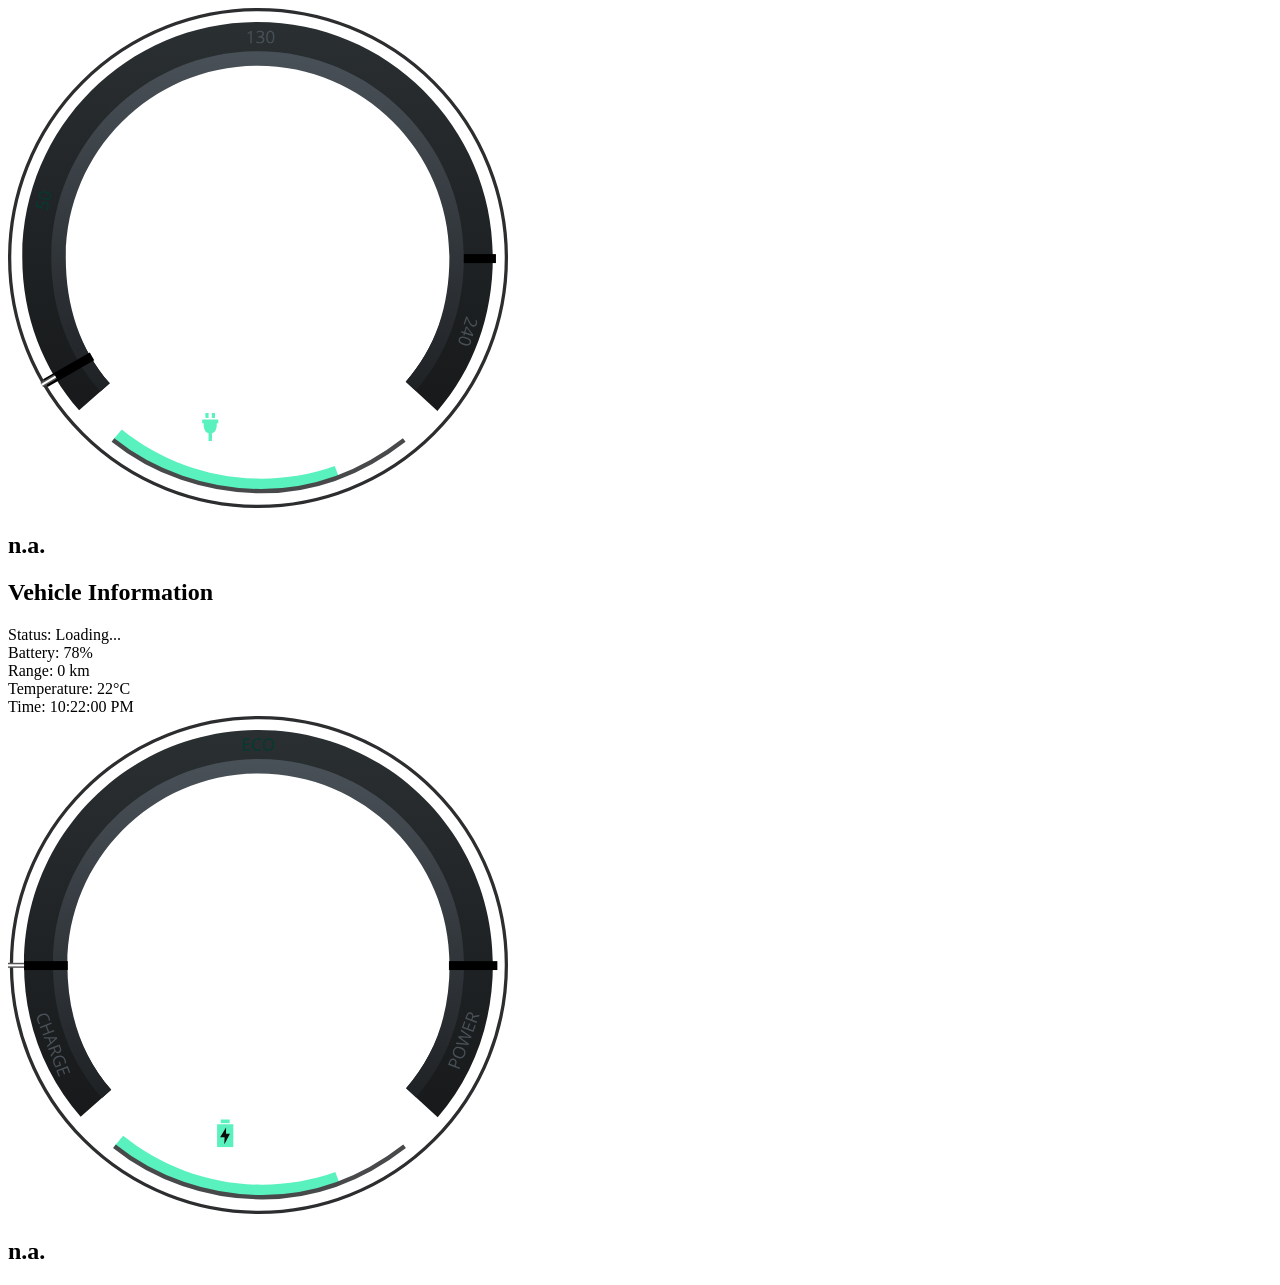
==== apps/web_ivi/static/index.html @ b86c4113 "Edit info-screen" ====
<!-- create HTML page with title Demo Web IVI -->
<!DOCTYPE html>
<html>
<head>
    <title>Demo Web IVI</title>
    <!-- include styles.css -->
    <link rel="stylesheet" type="text/css" href="static/styles.css">
    <!-- <script type="text/javascript" src="static/vehicle-dynamics.js"></script> -->
    <script type="module" src="static/main.js"></script>
    <script type="module" src="static/ecal.js"></script>
</head>
<body>
    <div id="warning-background"></div>
    <div class="row-main">
        <!-- three columns for speedometer, centered info-screen and torque meter -->
        <div id="speedometer">
            <img src="assets/speedometer.svg" width="500px">
            <h2 id="speed-value">n.a.</h2>
        </div>
        <div id="center">
            <div id="turn-signals">
                <div class="turn-signal left">
                    <div class="signal-shape">
                        <div class="triangle"></div>
                    </div>
                </div>
                <div class="turn-signal right">
                    <div class="signal-shape">
                        <div class="triangle"></div>
                    </div>
                </div>
            </div>
            <div id="info-screen">
                <div class="info-content">
                    <h2>Vehicle Information</h2>
                    <div class="info-row">
                        <span class="info-label">Status:</span>
                        <span class="info-value" id="vehicle-status">Loading...</span>
                    </div>
                    <div class="info-row">
                        <span class="info-label">Battery:</span>
                        <span class="info-value" id="battery-level">78%</span>
                    </div>
                    <div class="info-row">
                        <span class="info-label">Range:</span>
                        <span class="info-value" id="estimated-range">0 km</span>
                    </div>
                    <div class="info-row">
                        <span class="info-label">Temperature:</span>
                        <span class="info-value" id="outside-temp">22°C</span>
                    </div>
                    <div class="info-row">
                        <span class="info-label">Time:</span>
                        <span class="info-value" id="current-time">10:22:00 PM</span>
                    </div>
                </div>
            </div>
        </div>
        <div id="torque">
            <img src="assets/torque.svg" width="500px">
            <h2 id="torque-value">n.a.</h2>
        </div>
    </div>
</body>
</html>
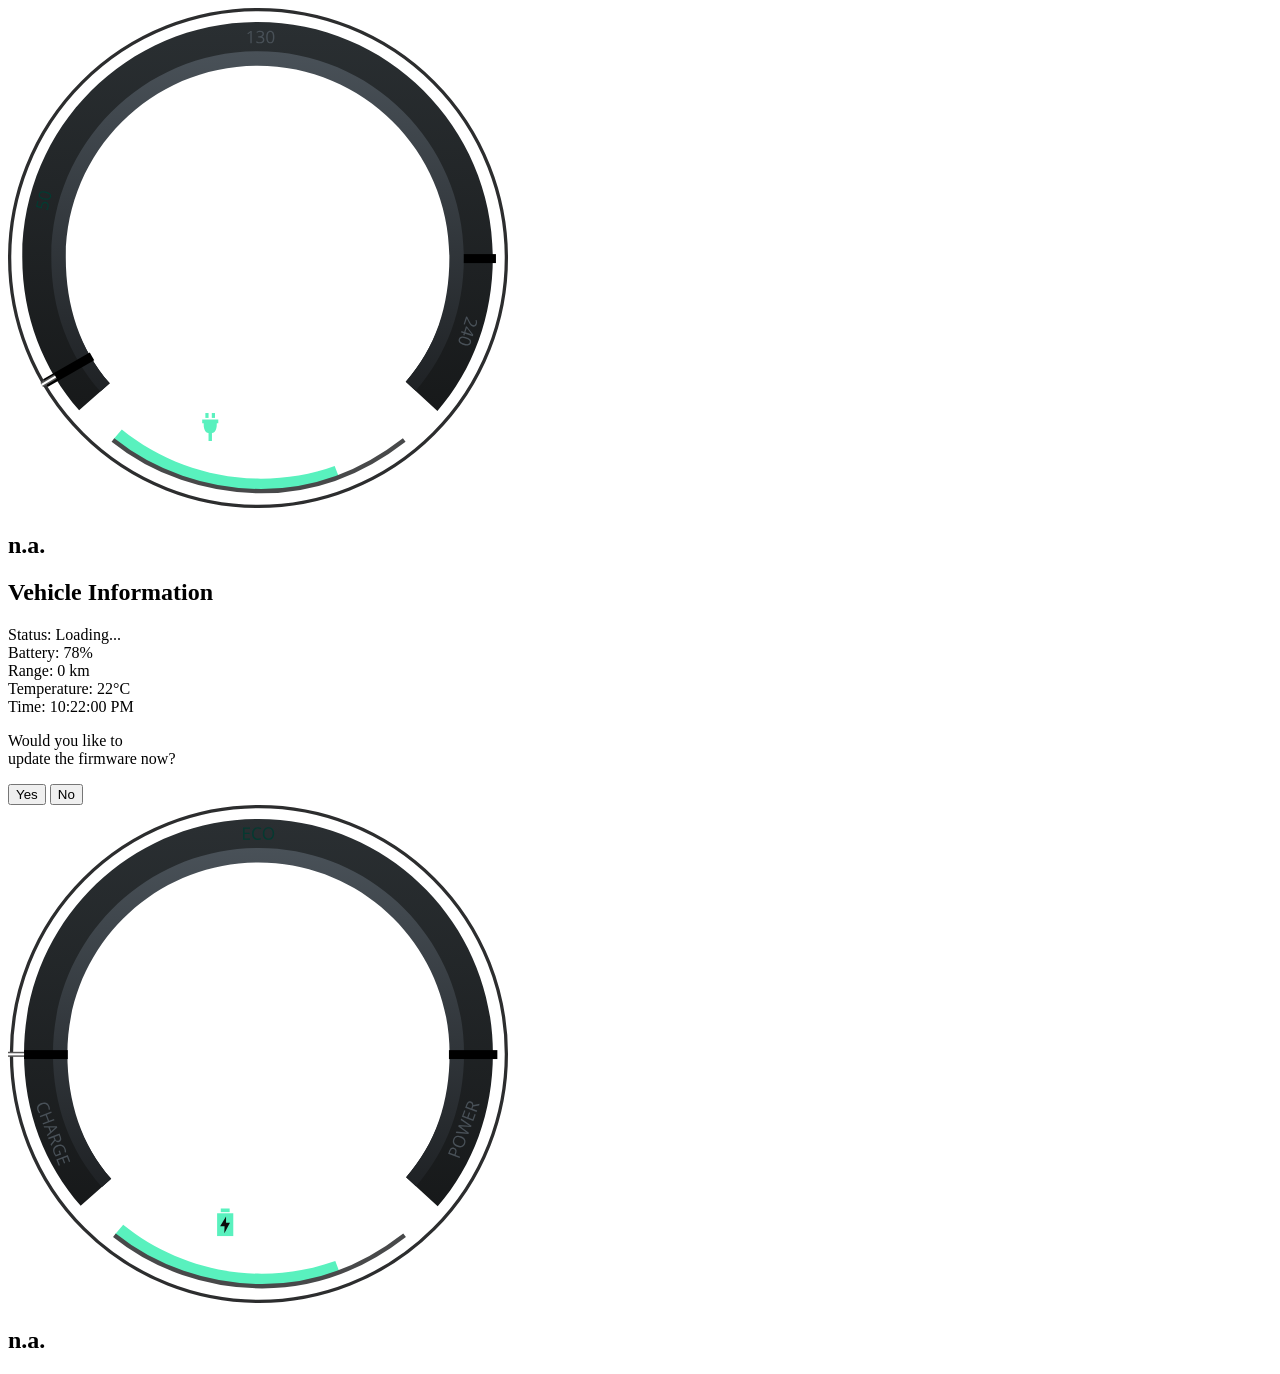
==== commit c7f841db: "Edit firmware-update poping when pressing 'f'" ====
--- a/apps/web_ivi/static/index.html
+++ b/apps/web_ivi/static/index.html
@@ -6,6 +6,7 @@
     <!-- include styles.css -->
     <link rel="stylesheet" type="text/css" href="static/styles.css">
     <!-- <script type="text/javascript" src="static/vehicle-dynamics.js"></script> -->
+    <script type="text/javascript" src="static/firmware-update.js"></script>
     <script type="module" src="static/main.js"></script>
     <script type="module" src="static/ecal.js"></script>
 </head>
@@ -55,6 +56,13 @@
                     </div>
                 </div>
             </div>
+            <div id="firmware-update">
+                <p>Would you like to<br>update the firmware now?</p>
+                <div class="button-container">
+                    <button class="update-button yes">Yes</button>
+                    <button class="update-button no">No</button>
+                </div>
+            </div>
         </div>
         <div id="torque">
             <img src="assets/torque.svg" width="500px">
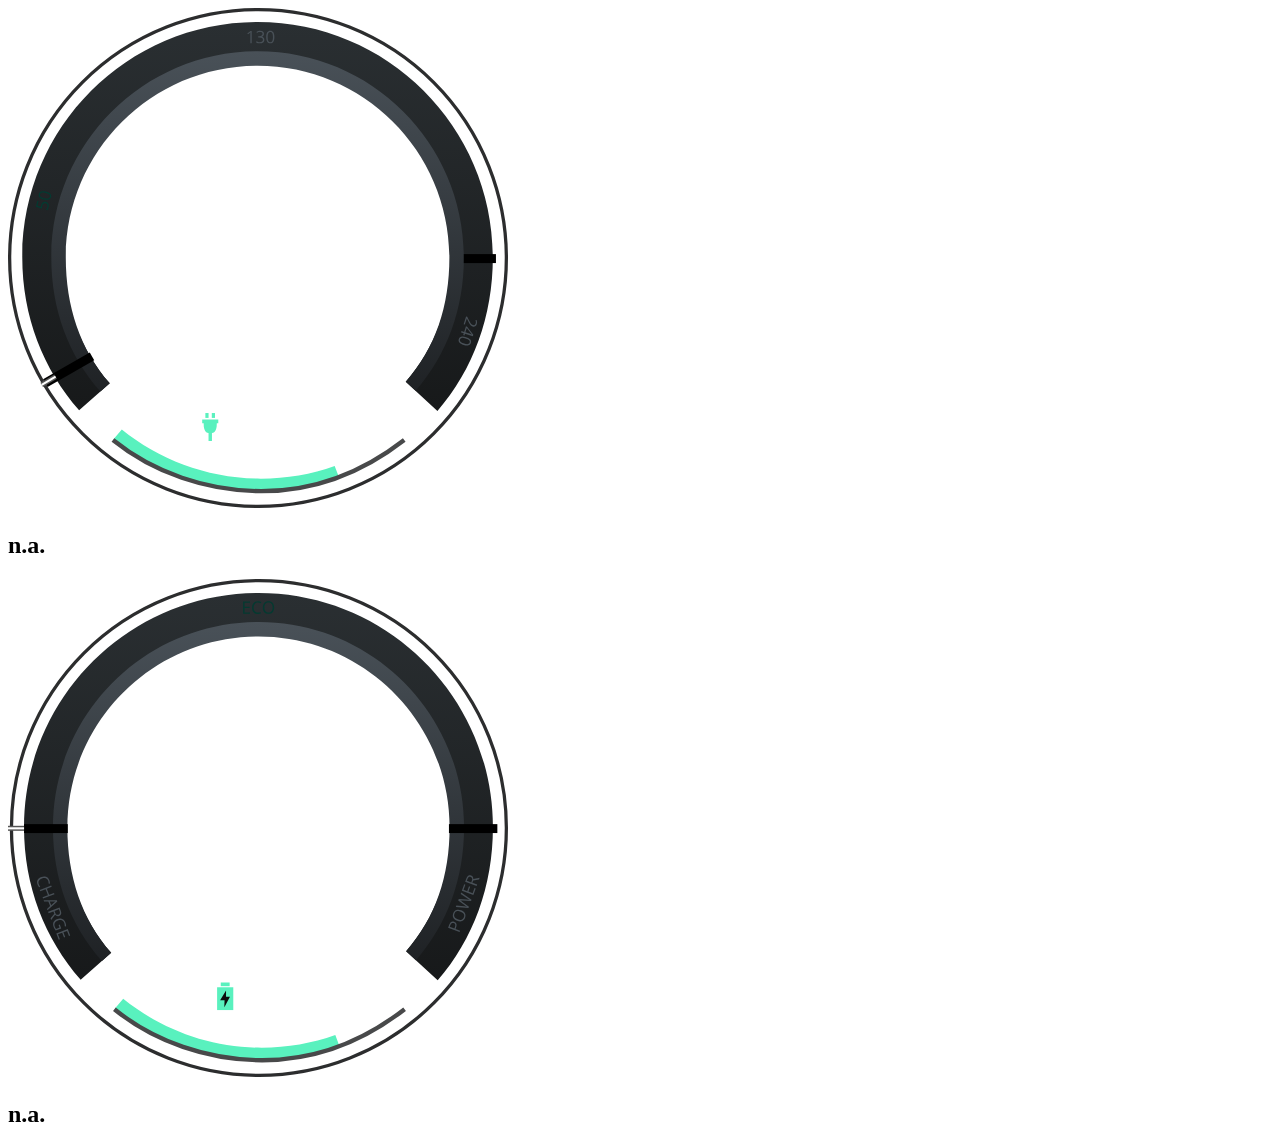
==== commit c16ef955: "add ota" ====
--- a/apps/web_ivi/static/index.html
+++ b/apps/web_ivi/static/index.html
@@ -5,64 +5,16 @@
     <title>Demo Web IVI</title>
     <!-- include styles.css -->
     <link rel="stylesheet" type="text/css" href="static/styles.css">
-    <!-- <script type="text/javascript" src="static/vehicle-dynamics.js"></script> -->
-    <script type="text/javascript" src="static/firmware-update.js"></script>
-    <script type="module" src="static/main.js"></script>
-    <script type="module" src="static/ecal.js"></script>
+    <script type="text/javascript" src="static/vehicle-dynamics.js"></script>
 </head>
 <body>
-    <div id="warning-background"></div>
     <div class="row-main">
         <!-- three columns for speedometer, centered info-screen and torque meter -->
         <div id="speedometer">
             <img src="assets/speedometer.svg" width="500px">
             <h2 id="speed-value">n.a.</h2>
         </div>
-        <div id="center">
-            <div id="turn-signals">
-                <div class="turn-signal left">
-                    <div class="signal-shape">
-                        <div class="triangle"></div>
-                    </div>
-                </div>
-                <div class="turn-signal right">
-                    <div class="signal-shape">
-                        <div class="triangle"></div>
-                    </div>
-                </div>
-            </div>
-            <div id="info-screen">
-                <div class="info-content">
-                    <h2>Vehicle Information</h2>
-                    <div class="info-row">
-                        <span class="info-label">Status:</span>
-                        <span class="info-value" id="vehicle-status">Loading...</span>
-                    </div>
-                    <div class="info-row">
-                        <span class="info-label">Battery:</span>
-                        <span class="info-value" id="battery-level">78%</span>
-                    </div>
-                    <div class="info-row">
-                        <span class="info-label">Range:</span>
-                        <span class="info-value" id="estimated-range">0 km</span>
-                    </div>
-                    <div class="info-row">
-                        <span class="info-label">Temperature:</span>
-                        <span class="info-value" id="outside-temp">22°C</span>
-                    </div>
-                    <div class="info-row">
-                        <span class="info-label">Time:</span>
-                        <span class="info-value" id="current-time">10:22:00 PM</span>
-                    </div>
-                </div>
-            </div>
-            <div id="firmware-update">
-                <p>Would you like to<br>update the firmware now?</p>
-                <div class="button-container">
-                    <button class="update-button yes">Yes</button>
-                    <button class="update-button no">No</button>
-                </div>
-            </div>
+        <div id="info-screen">
         </div>
         <div id="torque">
             <img src="assets/torque.svg" width="500px">
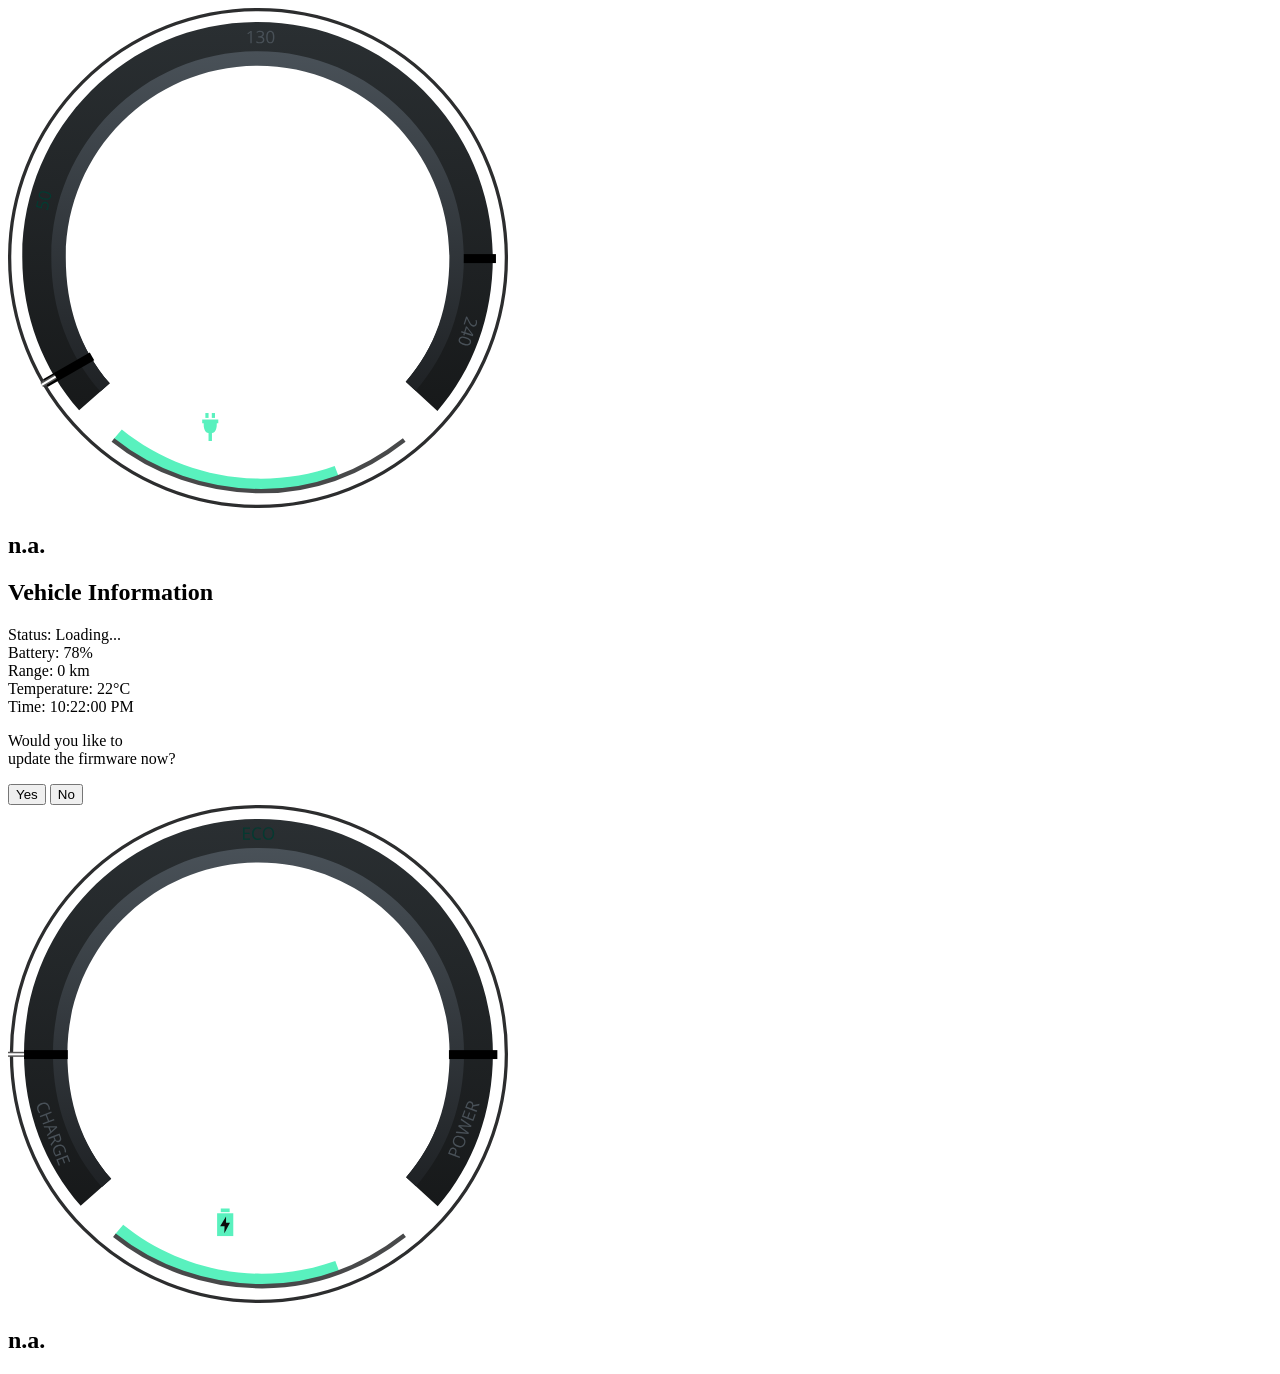
==== commit 7d5500fc: "Check point" ====
--- a/apps/web_ivi/static/index.html
+++ b/apps/web_ivi/static/index.html
@@ -5,16 +5,64 @@
     <title>Demo Web IVI</title>
     <!-- include styles.css -->
     <link rel="stylesheet" type="text/css" href="static/styles.css">
-    <script type="text/javascript" src="static/vehicle-dynamics.js"></script>
+    <!-- <script type="text/javascript" src="static/vehicle-dynamics.js"></script> -->
+    <script type="text/javascript" src="static/firmware-update.js"></script>
+    <script type="module" src="static/main.js"></script>
+    <script type="module" src="static/ecal.js"></script>
 </head>
 <body>
+    <div id="warning-background"></div>
     <div class="row-main">
         <!-- three columns for speedometer, centered info-screen and torque meter -->
         <div id="speedometer">
             <img src="assets/speedometer.svg" width="500px">
             <h2 id="speed-value">n.a.</h2>
         </div>
-        <div id="info-screen">
+        <div id="center">
+            <div id="turn-signals">
+                <div class="turn-signal left">
+                    <div class="signal-shape">
+                        <div class="triangle"></div>
+                    </div>
+                </div>
+                <div class="turn-signal right">
+                    <div class="signal-shape">
+                        <div class="triangle"></div>
+                    </div>
+                </div>
+            </div>
+            <div id="info-screen">
+                <div class="info-content">
+                    <h2>Vehicle Information</h2>
+                    <div class="info-row">
+                        <span class="info-label">Status:</span>
+                        <span class="info-value" id="vehicle-status">Loading...</span>
+                    </div>
+                    <div class="info-row">
+                        <span class="info-label">Battery:</span>
+                        <span class="info-value" id="battery-level">78%</span>
+                    </div>
+                    <div class="info-row">
+                        <span class="info-label">Range:</span>
+                        <span class="info-value" id="estimated-range">0 km</span>
+                    </div>
+                    <div class="info-row">
+                        <span class="info-label">Temperature:</span>
+                        <span class="info-value" id="outside-temp">22°C</span>
+                    </div>
+                    <div class="info-row">
+                        <span class="info-label">Time:</span>
+                        <span class="info-value" id="current-time">10:22:00 PM</span>
+                    </div>
+                </div>
+            </div>
+            <div id="firmware-update">
+                <p>Would you like to<br>update the firmware now?</p>
+                <div class="button-container">
+                    <button class="update-button yes">Yes</button>
+                    <button class="update-button no">No</button>
+                </div>
+            </div>
         </div>
         <div id="torque">
             <img src="assets/torque.svg" width="500px">
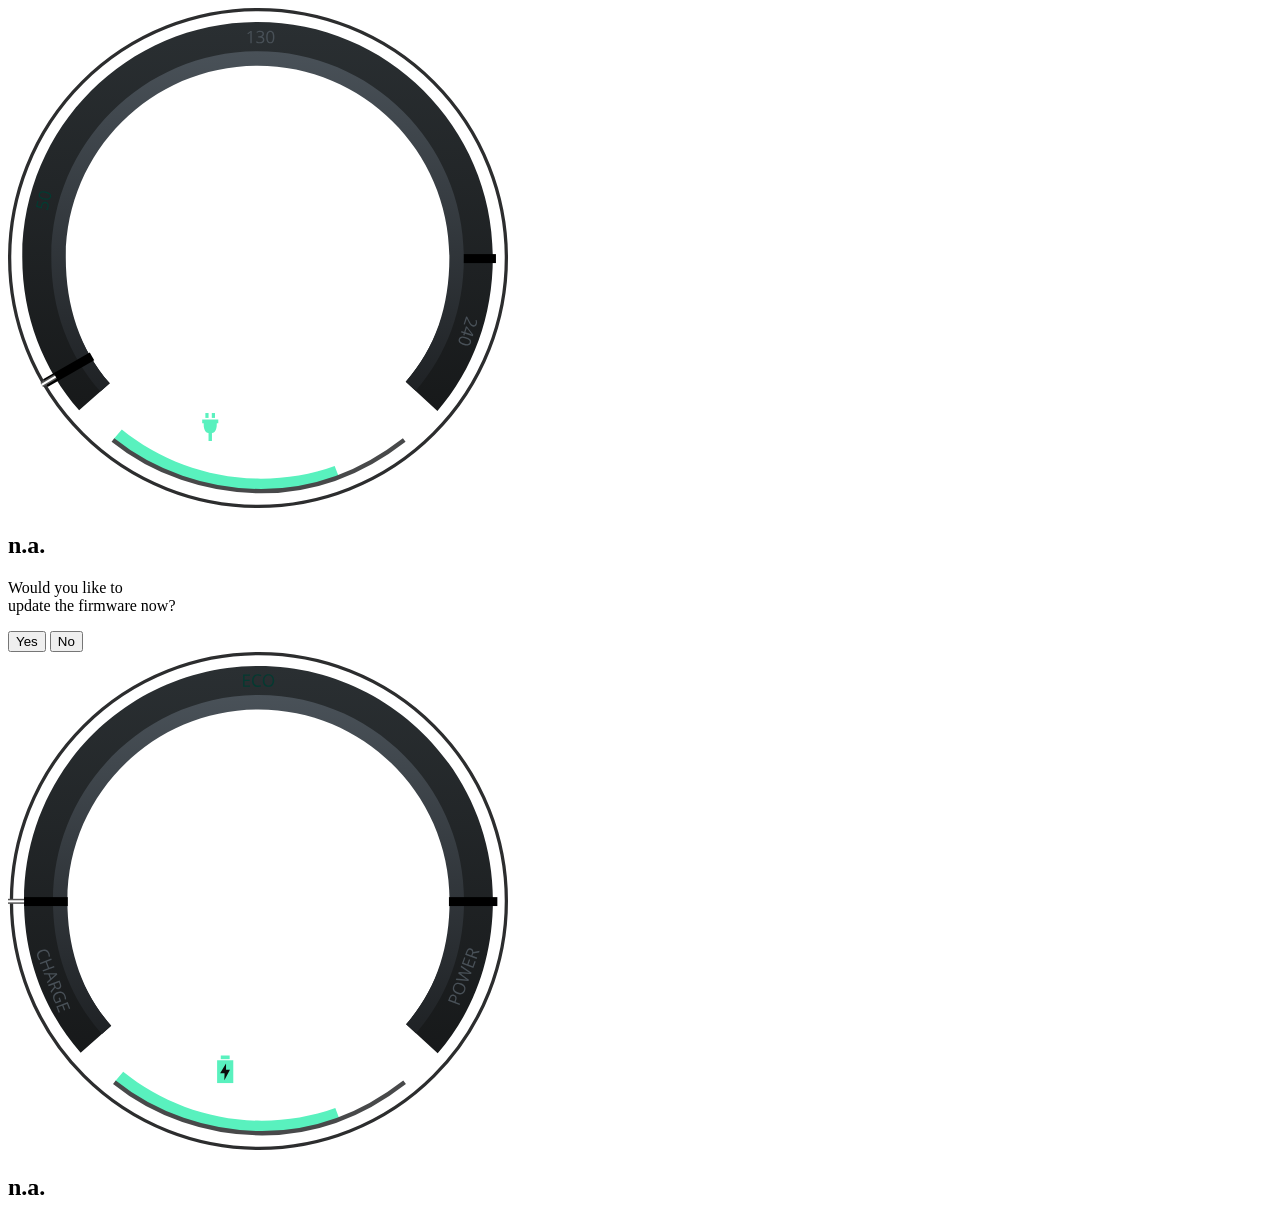
==== commit 0fb0fff5: "Some Commit" ====
--- a/apps/web_ivi/static/index.html
+++ b/apps/web_ivi/static/index.html
@@ -19,7 +19,7 @@
             <h2 id="speed-value">n.a.</h2>
         </div>
         <div id="center">
-            <div id="turn-signals">
+            <!-- <div id="turn-signals">
                 <div class="turn-signal left">
                     <div class="signal-shape">
                         <div class="triangle"></div>
@@ -55,7 +55,7 @@
                         <span class="info-value" id="current-time">10:22:00 PM</span>
                     </div>
                 </div>
-            </div>
+            </div> -->
             <div id="firmware-update">
                 <p>Would you like to<br>update the firmware now?</p>
                 <div class="button-container">
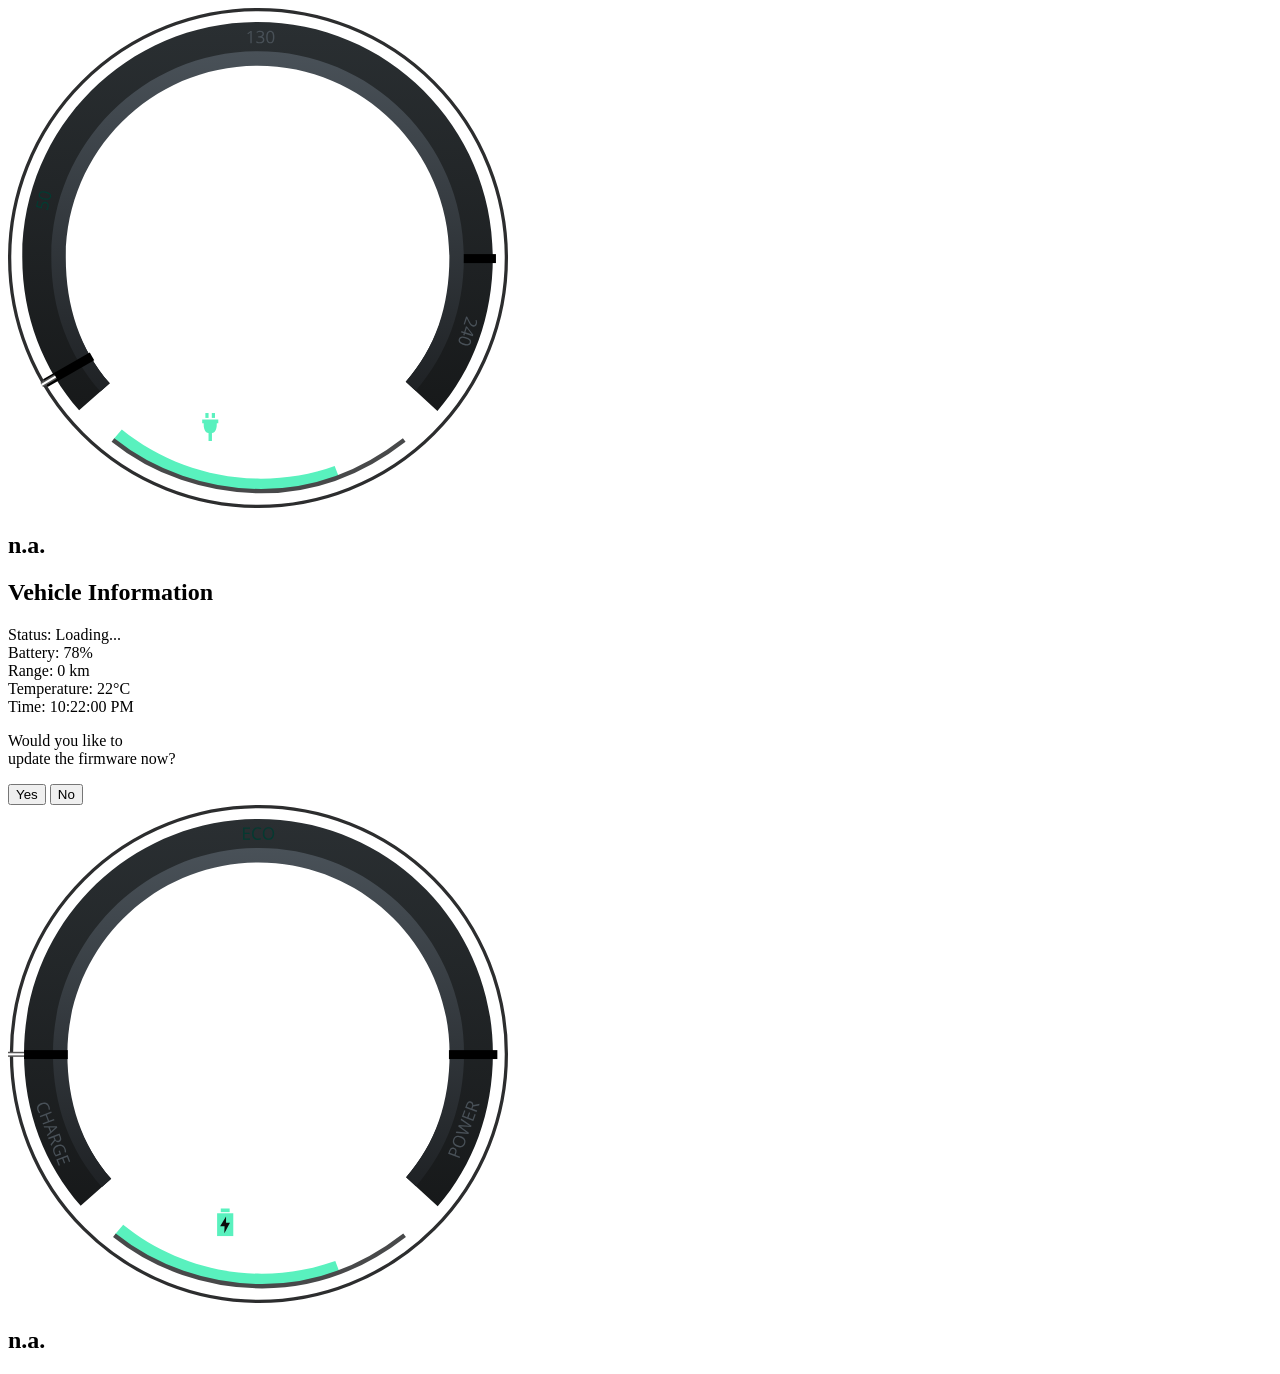
==== commit 17722618: "Add web_ivi" ====
--- a/apps/web_ivi/static/index.html
+++ b/apps/web_ivi/static/index.html
@@ -19,7 +19,7 @@
             <h2 id="speed-value">n.a.</h2>
         </div>
         <div id="center">
-            <!-- <div id="turn-signals">
+            <div id="turn-signals">
                 <div class="turn-signal left">
                     <div class="signal-shape">
                         <div class="triangle"></div>
@@ -55,7 +55,7 @@
                         <span class="info-value" id="current-time">10:22:00 PM</span>
                     </div>
                 </div>
-            </div> -->
+            </div>
             <div id="firmware-update">
                 <p>Would you like to<br>update the firmware now?</p>
                 <div class="button-container">
